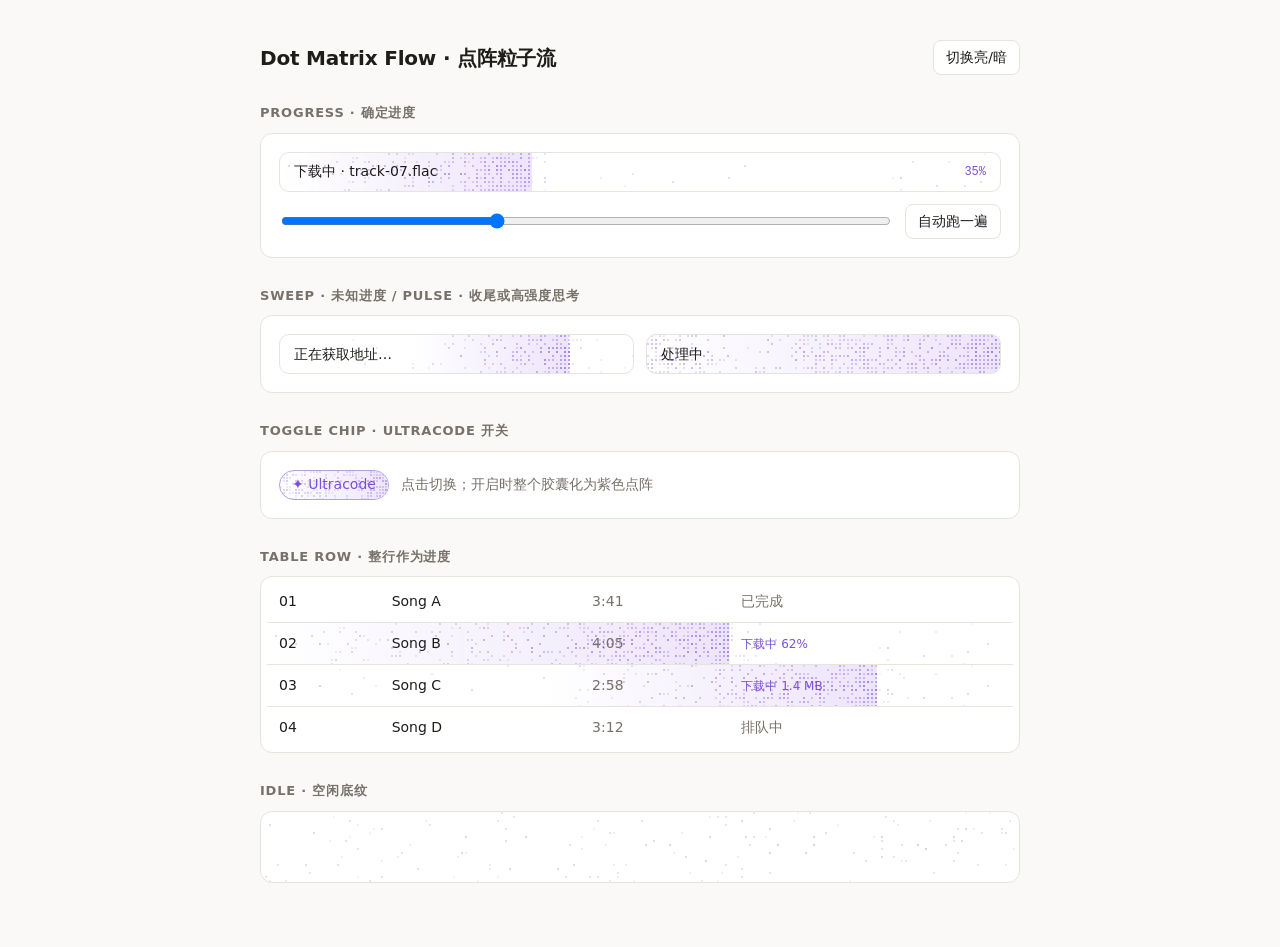
==== ui/dot-matrix-flow/index.html @ a7672fd4 "feat(ui): add dot-matrix-flow (javascript) Purple dithered dot-matrix particle field in the style of" ====
<!doctype html>
<html lang="zh-CN">
<head>
  <meta charset="utf-8" />
  <meta name="viewport" content="width=device-width, initial-scale=1" />
  <title>Dot Matrix Flow · 点阵粒子流</title>
  <link rel="stylesheet" href="dot-flow.css" />
  <style>
    :root { --bg: #faf9f7; --fg: #1f1d1a; --muted: #77716a; --line: #e7e3dd; --card: #fff; color-scheme: light; }
    :root[data-theme='dark'] { --bg: #171614; --fg: #ece9e4; --muted: #9a948b; --line: #2d2a26; --card: #1f1e1b; color-scheme: dark; }
    * { box-sizing: border-box; }
    body { margin: 0; padding: 40px 24px 64px; background: var(--bg); color: var(--fg); font: 14px/1.5 ui-sans-serif, system-ui, -apple-system, "PingFang SC", sans-serif; }
    main { max-width: 760px; margin: 0 auto; display: grid; gap: 28px; }
    header { display: flex; justify-content: space-between; align-items: center; gap: 16px; }
    h1 { margin: 0; font-size: 20px; letter-spacing: -0.01em; }
    h2 { margin: 0 0 10px; font-size: 13px; font-weight: 600; color: var(--muted); text-transform: uppercase; letter-spacing: 0.06em; }
    button, input[type='range'] { font: inherit; }
    .btn { border: 1px solid var(--line); background: var(--card); color: var(--fg); border-radius: 8px; padding: 6px 12px; cursor: pointer; }
    .card { background: var(--card); border: 1px solid var(--line); border-radius: 12px; padding: 18px; }
    .row { display: flex; align-items: center; gap: 12px; flex-wrap: wrap; }

    /* 1. progress bar */
    .bar { height: 40px; border-radius: 10px; border: 1px solid var(--line); overflow: hidden; display: flex; align-items: center; padding: 0 14px; justify-content: space-between; }
    .pct { font: 12px ui-monospace, SFMono-Regular, Menlo, monospace; color: var(--dot-flow); }

    /* 2. ultracode chip */
    .chip { position: relative; isolation: isolate; overflow: hidden; display: inline-flex; align-items: center; gap: 6px; height: 30px; padding: 0 12px; border-radius: 999px; border: 1px solid var(--line); background: transparent; color: var(--fg); cursor: pointer; }
    .chip[aria-pressed='true'] { color: var(--dot-flow); border-color: color-mix(in srgb, var(--dot-flow) 45%, var(--line)); }
    .chip dot-flow { display: none; }
    .chip[aria-pressed='true'] dot-flow { display: block; }

    /* 3. table */
    table { width: 100%; border-collapse: collapse; }
    td { padding: 10px 12px; border-top: 1px solid var(--line); }
    tr:first-child td { border-top: 0; }
    .muted { color: var(--muted); }
    .badge { font-size: 12px; color: var(--dot-flow); }
  </style>
</head>
<body>
  <main>
    <header>
      <h1>Dot Matrix Flow · 点阵粒子流</h1>
      <button class="btn" id="theme">切换亮/暗</button>
    </header>

    <section>
      <h2>Progress · 确定进度</h2>
      <div class="card">
        <div class="bar dot-flow-host" id="bar">
          <dot-flow id="barFlow" state="progress" progress="0.35"></dot-flow>
          <span>下载中 · track-07.flac</span><span class="pct" id="pct">35%</span>
        </div>
        <div class="row" style="margin-top:12px">
          <input type="range" id="slider" min="0" max="100" value="35" style="flex:1" />
          <button class="btn" id="auto">自动跑一遍</button>
        </div>
      </div>
    </section>

    <section>
      <h2>Sweep · 未知进度 / Pulse · 收尾或高强度思考</h2>
      <div class="card row">
        <div class="bar dot-flow-host" style="flex:1;min-width:240px"><dot-flow state="sweep"></dot-flow><span>正在获取地址…</span></div>
        <div class="bar dot-flow-host" style="flex:1;min-width:240px"><dot-flow state="pulse"></dot-flow><span>处理中</span></div>
      </div>
    </section>

    <section>
      <h2>Toggle chip · ultracode 开关</h2>
      <div class="card row">
        <button class="chip" aria-pressed="true" id="chip"><dot-flow state="pulse" pitch="3" alpha="0.55"></dot-flow>✦ Ultracode</button>
        <span class="muted">点击切换；开启时整个胶囊化为紫色点阵</span>
      </div>
    </section>

    <section>
      <h2>Table row · 整行作为进度</h2>
      <div class="card" style="padding:4px 6px">
        <table class="dot-flow-table">
          <tr><td>01</td><td>Song A</td><td class="muted">3:41</td><td class="muted">已完成</td></tr>
          <tr class="is-flowing"><td>02<dot-flow host="tr" id="rowFlow" state="progress" progress="0.62"></dot-flow></td><td>Song B</td><td class="muted">4:05</td><td class="badge">下载中 62%</td></tr>
          <tr class="is-flowing"><td>03<dot-flow host="tr" state="sweep"></dot-flow></td><td>Song C</td><td class="muted">2:58</td><td class="badge">下载中 1.4 MB</td></tr>
          <tr><td>04</td><td>Song D</td><td class="muted">3:12</td><td class="muted">排队中</td></tr>
        </table>
      </div>
    </section>

    <section>
      <h2>Idle · 空闲底纹</h2>
      <div class="card dot-flow-host" style="height:72px"><dot-flow state="idle"></dot-flow></div>
    </section>
  </main>

  <script src="dot-flow.js"></script>
  <script>
    const root = document.documentElement;
    root.dataset.theme = matchMedia('(prefers-color-scheme: dark)').matches ? 'dark' : 'light';
    document.getElementById('theme').onclick = () => {
      root.dataset.theme = root.dataset.theme === 'dark' ? 'light' : 'dark';
    };

    const barFlow = document.getElementById('barFlow');
    const pct = document.getElementById('pct');
    const slider = document.getElementById('slider');
    const setP = (v) => { barFlow.progress = v; pct.textContent = Math.round(v * 100) + '%'; slider.value = Math.round(v * 100); };
    slider.oninput = () => setP(slider.value / 100);

    let timer = 0;
    document.getElementById('auto').onclick = () => {
      clearInterval(timer);
      let v = 0;
      setP(0);
      timer = setInterval(() => {
        v += 0.04 + Math.random() * 0.05;
        if (v >= 1) { clearInterval(timer); barFlow.state = 'pulse'; pct.textContent = '处理中'; setTimeout(() => { setP(1); barFlow.state = 'progress'; }, 1500); return; }
        setP(v);
      }, 350);
    };

    const chip = document.getElementById('chip');
    chip.onclick = () => chip.setAttribute('aria-pressed', chip.getAttribute('aria-pressed') === 'true' ? 'false' : 'true');
  </script>
</body>
</html>
---- ui/dot-matrix-flow/dot-flow.css ----
/* Dot Matrix Flow — theme tokens + host helpers. Optional: the component works without this file. */

:root {
  --dot-flow: #7b4fd8; /* dot colour */
  --dot-flow-soft: #ebe2fb; /* wash behind the filled part */
}

@media (prefers-color-scheme: dark) {
  :root {
    --dot-flow: #a98bff;
    --dot-flow-soft: #261d3d;
  }
}

/* Explicit theme switches win over the media query */
:root[data-theme='light'],
.light {
  --dot-flow: #7b4fd8;
  --dot-flow-soft: #ebe2fb;
}
:root[data-theme='dark'],
.dark {
  --dot-flow: #a98bff;
  --dot-flow-soft: #261d3d;
}

/* Any box that should carry a field behind its content */
.dot-flow-host {
  position: relative;
  isolation: isolate;
}

/* Imperative usage: a bare <canvas class="dot-flow-canvas"> inside a .dot-flow-host */
.dot-flow-canvas {
  position: absolute;
  left: 0;
  top: 0;
  z-index: -1;
  pointer-events: none;
}

/* Whole table row as the field: put <dot-flow host="tr"> in the first cell */
.dot-flow-table {
  isolation: isolate;
}
.dot-flow-table tr.is-flowing > td:first-child {
  position: relative;
}
.dot-flow-table tr.is-flowing > td,
.dot-flow-table tr.is-flowing:hover > td {
  background: transparent;
}
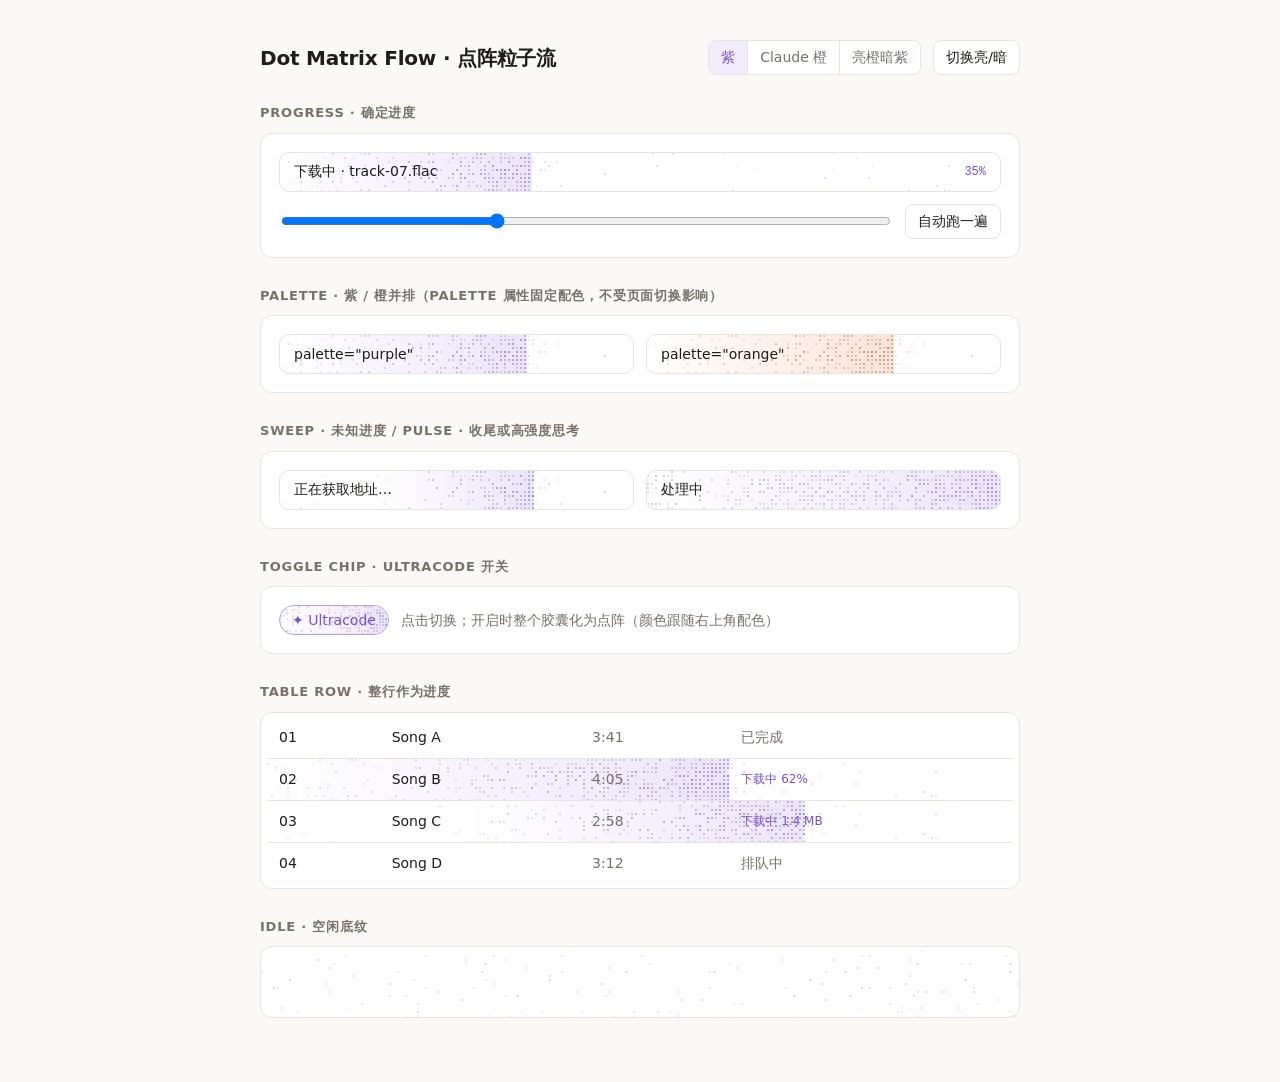
==== commit ce8ad392: "feat(ui): dot-matrix-flow palettes — Claude orange + light-orange/dark-purple Adds orange and claude" ====
--- a/ui/dot-matrix-flow/index.html
+++ b/ui/dot-matrix-flow/index.html
@@ -24,6 +24,10 @@
     .pct { font: 12px ui-monospace, SFMono-Regular, Menlo, monospace; color: var(--dot-flow); }
 
     /* 2. ultracode chip */
+    .seg { display: inline-flex; border: 1px solid var(--line); border-radius: 8px; overflow: hidden; }
+    .seg button { border: 0; background: var(--card); color: var(--muted); padding: 6px 12px; cursor: pointer; font: inherit; }
+    .seg button + button { border-left: 1px solid var(--line); }
+    .seg button[aria-pressed='true'] { color: var(--dot-flow); background: color-mix(in srgb, var(--dot-flow-soft) 70%, var(--card)); }
     .chip { position: relative; isolation: isolate; overflow: hidden; display: inline-flex; align-items: center; gap: 6px; height: 30px; padding: 0 12px; border-radius: 999px; border: 1px solid var(--line); background: transparent; color: var(--fg); cursor: pointer; }
     .chip[aria-pressed='true'] { color: var(--dot-flow); border-color: color-mix(in srgb, var(--dot-flow) 45%, var(--line)); }
     .chip dot-flow { display: none; }
@@ -41,7 +45,12 @@
   <main>
     <header>
       <h1>Dot Matrix Flow · 点阵粒子流</h1>
-      <button class="btn" id="theme">切换亮/暗</button>
+      <div class="row">
+        <div class="seg" id="palette" role="group" aria-label="配色">
+          <button data-p="purple" aria-pressed="true">紫</button><button data-p="orange" aria-pressed="false">Claude 橙</button><button data-p="claude" aria-pressed="false">亮橙暗紫</button>
+        </div>
+        <button class="btn" id="theme">切换亮/暗</button>
+      </div>
     </header>
 
     <section>
@@ -59,6 +68,14 @@
     </section>
 
     <section>
+      <h2>Palette · 紫 / 橙并排（palette 属性固定配色，不受页面切换影响）</h2>
+      <div class="card row">
+        <div class="bar dot-flow-host" style="flex:1;min-width:240px"><dot-flow palette="purple" state="progress" progress="0.7"></dot-flow><span>palette="purple"</span></div>
+        <div class="bar dot-flow-host" style="flex:1;min-width:240px"><dot-flow palette="orange" state="progress" progress="0.7"></dot-flow><span>palette="orange"</span></div>
+      </div>
+    </section>
+
+    <section>
       <h2>Sweep · 未知进度 / Pulse · 收尾或高强度思考</h2>
       <div class="card row">
         <div class="bar dot-flow-host" style="flex:1;min-width:240px"><dot-flow state="sweep"></dot-flow><span>正在获取地址…</span></div>
@@ -70,7 +87,7 @@
       <h2>Toggle chip · ultracode 开关</h2>
       <div class="card row">
         <button class="chip" aria-pressed="true" id="chip"><dot-flow state="pulse" pitch="3" alpha="0.55"></dot-flow>✦ Ultracode</button>
-        <span class="muted">点击切换；开启时整个胶囊化为紫色点阵</span>
+        <span class="muted">点击切换；开启时整个胶囊化为点阵（颜色跟随右上角配色）</span>
       </div>
     </section>
 
@@ -100,6 +117,14 @@
       root.dataset.theme = root.dataset.theme === 'dark' ? 'light' : 'dark';
     };
 
+    const seg = document.getElementById('palette');
+    seg.onclick = (e) => {
+      const b = e.target.closest('button');
+      if (!b) return;
+      root.dataset.dotFlow = b.dataset.p;
+      for (const x of seg.children) x.setAttribute('aria-pressed', String(x === b));
+    };
+
     const barFlow = document.getElementById('barFlow');
     const pct = document.getElementById('pct');
     const slider = document.getElementById('slider');
--- a/ui/dot-matrix-flow/dot-flow.css
+++ b/ui/dot-matrix-flow/dot-flow.css
@@ -1,27 +1,60 @@
-/* Dot Matrix Flow — theme tokens + host helpers. Optional: the component works without this file. */
+/* Dot Matrix Flow — theme tokens + host helpers. Optional: the component falls back to the
+   same colours (DOT_FLOW_PALETTES in dot-flow.js) without this file. */
 
+/* Per-palette tokens. Override any of these to retune a palette. */
 :root {
-  --dot-flow: #7b4fd8; /* dot colour */
-  --dot-flow-soft: #ebe2fb; /* wash behind the filled part */
+  --dot-flow-purple: #7b4fd8;
+  --dot-flow-purple-soft: #ebe2fb;
+  --dot-flow-orange: #bd5230; /* Claude terracotta, deepened to purple's luminance so 2px dots hold on light paper */
+  --dot-flow-orange-soft: #f9e1d4;
+  --dot-flow-claude: var(--dot-flow-orange); /* claude = orange in light, purple in dark */
+  --dot-flow-claude-soft: var(--dot-flow-orange-soft);
 }
 
 @media (prefers-color-scheme: dark) {
   :root {
-    --dot-flow: #a98bff;
-    --dot-flow-soft: #261d3d;
+    --dot-flow-purple: #a98bff;
+    --dot-flow-purple-soft: #261d3d;
+    --dot-flow-orange: #ec9672;
+    --dot-flow-orange-soft: #3a2219;
+    --dot-flow-claude: var(--dot-flow-purple);
+    --dot-flow-claude-soft: var(--dot-flow-purple-soft);
   }
 }
 
 /* Explicit theme switches win over the media query */
 :root[data-theme='light'],
-.light {
-  --dot-flow: #7b4fd8;
-  --dot-flow-soft: #ebe2fb;
+:root.light {
+  --dot-flow-purple: #7b4fd8;
+  --dot-flow-purple-soft: #ebe2fb;
+  --dot-flow-orange: #bd5230;
+  --dot-flow-orange-soft: #f9e1d4;
+  --dot-flow-claude: var(--dot-flow-orange);
+  --dot-flow-claude-soft: var(--dot-flow-orange-soft);
 }
 :root[data-theme='dark'],
-.dark {
-  --dot-flow: #a98bff;
-  --dot-flow-soft: #261d3d;
+:root.dark {
+  --dot-flow-purple: #a98bff;
+  --dot-flow-purple-soft: #261d3d;
+  --dot-flow-orange: #ec9672;
+  --dot-flow-orange-soft: #3a2219;
+  --dot-flow-claude: var(--dot-flow-purple);
+  --dot-flow-claude-soft: var(--dot-flow-purple-soft);
+}
+
+/* The active colours. Default purple; switch a whole page or any subtree with data-dot-flow. */
+:root,
+[data-dot-flow='purple'] {
+  --dot-flow: var(--dot-flow-purple);
+  --dot-flow-soft: var(--dot-flow-purple-soft);
+}
+[data-dot-flow='orange'] {
+  --dot-flow: var(--dot-flow-orange);
+  --dot-flow-soft: var(--dot-flow-orange-soft);
+}
+[data-dot-flow='claude'] {
+  --dot-flow: var(--dot-flow-claude);
+  --dot-flow-soft: var(--dot-flow-claude-soft);
 }
 
 /* Any box that should carry a field behind its content */
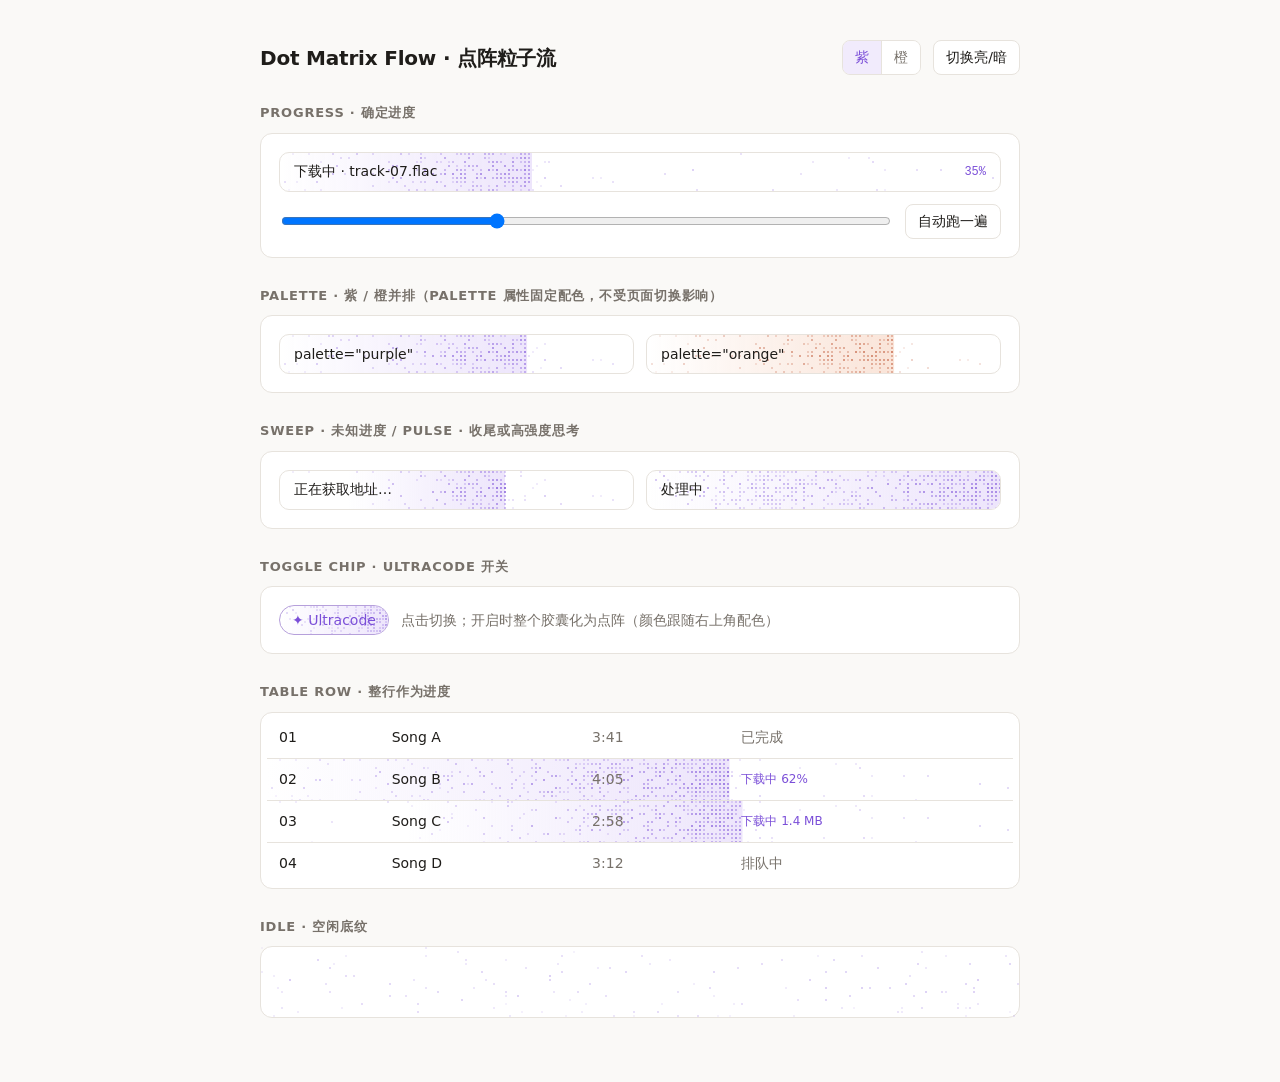
==== commit 215c1086: "chore(ui): dot-matrix-flow demo palette switch is just 紫 / 橙 Co-Authored-By: Claude Opus 5.5 <norepl" ====
--- a/ui/dot-matrix-flow/index.html
+++ b/ui/dot-matrix-flow/index.html
@@ -47,7 +47,7 @@
       <h1>Dot Matrix Flow · 点阵粒子流</h1>
       <div class="row">
         <div class="seg" id="palette" role="group" aria-label="配色">
-          <button data-p="purple" aria-pressed="true">紫</button><button data-p="orange" aria-pressed="false">Claude 橙</button><button data-p="claude" aria-pressed="false">亮橙暗紫</button>
+          <button data-p="purple" aria-pressed="true">紫</button><button data-p="orange" aria-pressed="false">橙</button>
         </div>
         <button class="btn" id="theme">切换亮/暗</button>
       </div>
